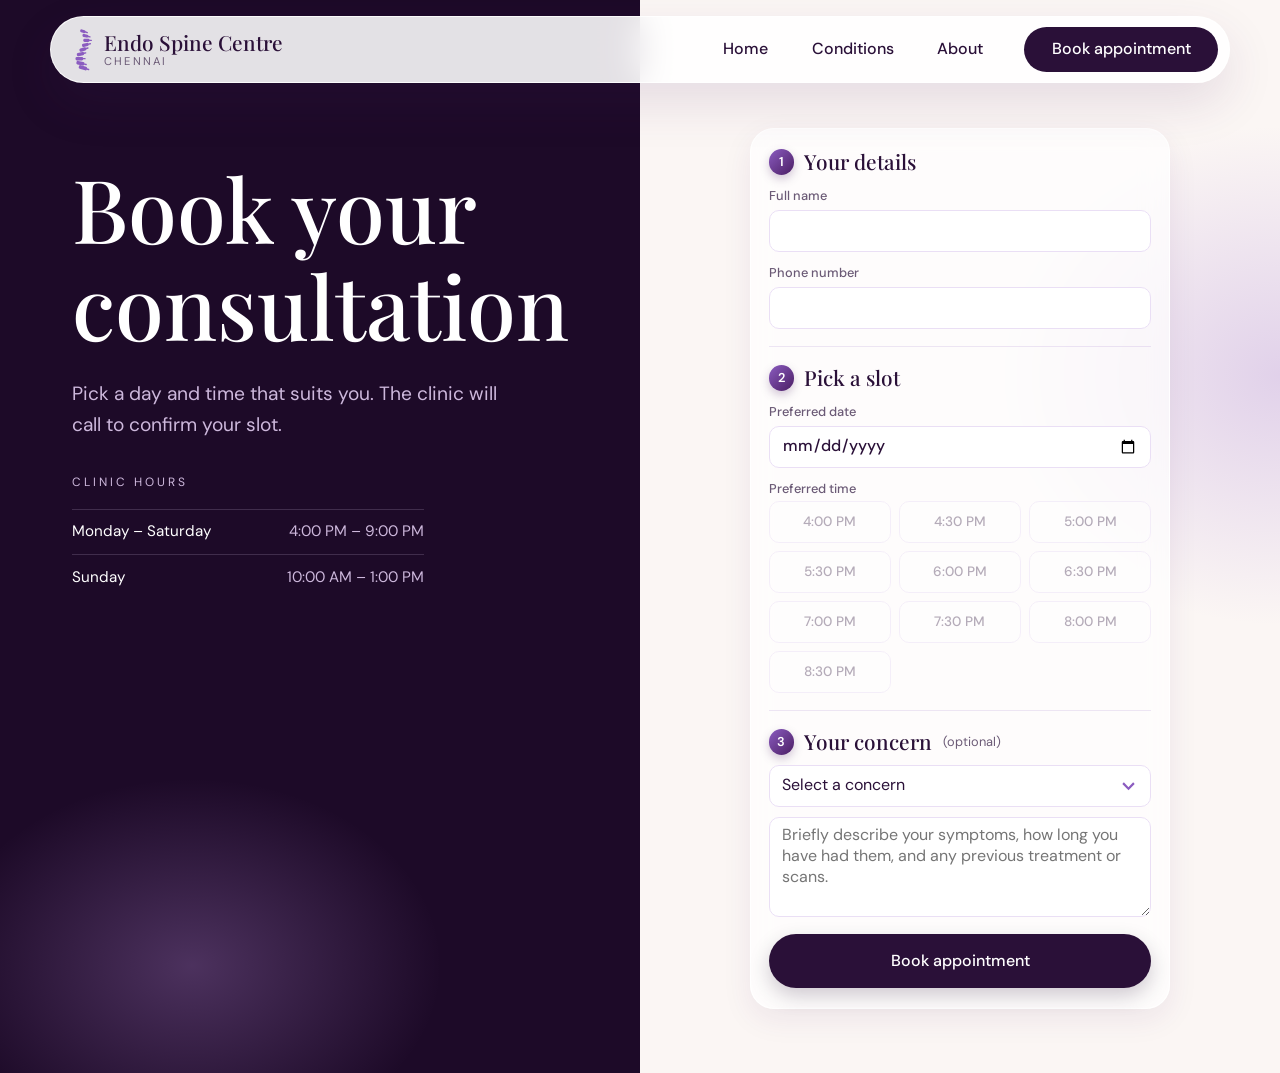
==== booking.html @ b91d19f9 "Add files via upload" ====
<!DOCTYPE html>
<html lang="en">
<head>
  <meta charset="UTF-8">
  <meta name="viewport" content="width=device-width, initial-scale=1.0, viewport-fit=cover">
  <title>Book Appointment | Endo Spine Centre, Chennai</title>
  <link rel="preconnect" href="https://fonts.googleapis.com">
  <link rel="preconnect" href="https://fonts.gstatic.com" crossorigin>
  <link rel="stylesheet" href="https://fonts.googleapis.com/css2?family=DM+Sans:wght@400;500;700&family=Playfair+Display:ital,wght@0,500;0,600;1,500&display=swap">
  <link rel="stylesheet" href="style.css">
</head>
<body>
  <header class="site-header">
    <a class="brand" href="index.html"><span>Endo Spine Centre<small>Chennai</small></span></a>
    <button class="menu-toggle" type="button" aria-expanded="false" aria-controls="site-nav" aria-label="Open menu"><span></span></button>
    <nav class="site-nav" id="site-nav">
      <a href="index.html">Home</a>
      <a href="index.html#conditions">Conditions</a>
      <a href="index.html#about">About</a>
      <a class="btn" href="booking.html">Book appointment</a>
    </nav>
  </header>

  <main class="booking">
    <section class="booking-intro">
      <h1>Book your consultation</h1>
      <p class="lead">Pick a day and time that suits you. The clinic will call to confirm your slot.</p>
      <p class="label">Clinic hours</p>
      <ul class="hours" id="clinic-hours"></ul>
    </section>

    <section class="booking-form">
      <form id="booking-form">
        <div class="form-step">
          <p class="step-title"><span>1</span>Your details</p>
          <label>Full name
            <input type="text" name="name" required autocomplete="name">
          </label>
          <label>Phone number
            <input type="tel" name="phone" required autocomplete="tel-national" inputmode="numeric" pattern="[0-9]{10}" title="Enter a 10-digit mobile number">
          </label>
        </div>

        <div class="form-step">
          <p class="step-title"><span>2</span>Pick a slot</p>
          <label>Preferred date
            <input type="date" name="date" required>
          </label>
          <div>
            <p class="field-label">Preferred time</p>
            <div class="slots" id="slots" role="radiogroup" aria-label="Preferred time"></div>
          </div>
        </div>

        <div class="form-step">
          <p class="step-title"><span>3</span>Your concern <em>(optional)</em></p>
          <select name="concern" aria-label="Concern">
            <option value="">Select a concern</option>
            <option>Slip disc</option>
            <option>Sciatica</option>
            <option>Spinal stenosis</option>
            <option>Neck pain</option>
            <option>Lower back pain</option>
            <option>Not sure</option>
          </select>
          <textarea name="description" rows="4" aria-label="Describe your concern" placeholder="Briefly describe your symptoms, how long you have had them, and any previous treatment or scans."></textarea>
        </div>

        <button class="btn" type="submit">Book appointment</button>
        <p class="form-error" role="alert" hidden>We could not send your request. Please try again in a moment.</p>
      </form>

      <div class="success" role="status" hidden>
        <h2>Request sent</h2>
        <p id="success-summary"></p>
        <a class="btn" href="index.html">Back to home</a>
      </div>
    </section>
  </main>

  <script src="config.js"></script>
  <script src="menu.js"></script>
  <script src="script.js"></script>
</body>
</html>
---- style.css ----
/* ---------- Tokens ---------- */
:root {
  --plum: #2a1038;
  --plum-2: #4a1d63;
  --night: #1d0a28;
  --violet: #8b5cc0;
  --glow: #d9a7ff;
  --lav: #eadff5;
  --blush: #fbf6f4;
  --muted: #6b5a76;
  --soft: #cdb8dc;
}

/* ---------- Base ---------- */
* { box-sizing: border-box; margin: 0; padding: 0; }
[hidden] { display: none !important; }

html { scroll-behavior: smooth; scroll-padding-top: 6rem; }

body {
  font-family: "DM Sans", system-ui, sans-serif;
  color: var(--plum);
  line-height: 1.65;
  background:
    radial-gradient(28rem 24rem at 100% 35%, rgba(176, 140, 215, 0.35), transparent 65%),
    radial-gradient(26rem 22rem at 0 70%, rgba(196, 170, 226, 0.4), transparent 65%),
    var(--blush);
}

h1, h2, h3, .brand span { font-family: "Playfair Display", serif; font-weight: 500; line-height: 1.1; }
h1 { font-size: clamp(2.7rem, 13vw, 5.5rem); }
h1 em { display: block; }
h2 { font-size: clamp(1.9rem, 8vw, 3rem); font-weight: 600; letter-spacing: -0.01em; }
h1, h2 { text-wrap: balance; }
p { text-wrap: pretty; }
a { color: inherit; text-decoration: none; }
:focus-visible { outline: 3px solid var(--violet); outline-offset: 3px; }

.container { width: calc(100% - 2rem); margin-inline: auto; }
.label { margin-bottom: 1rem; font-size: 0.75rem; letter-spacing: 0.25em; text-transform: uppercase; color: var(--muted); }
.lead { max-width: 34ch; margin: 1.25rem 0 1.75rem; font-size: 1.15rem; color: var(--muted); }

/* ---------- Shared components ---------- */

.btn {
  display: inline-block; padding: 0.85rem 1.7rem; border: 0; border-radius: 999px;
  background: var(--plum); color: #fff; font: inherit; font-weight: 500;
  white-space: nowrap; cursor: pointer; transition: transform 0.15s, background 0.15s;
}
.btn:active { transform: scale(0.97); background: var(--plum-2); }
.btn-light { background: #fff; color: var(--plum); box-shadow: 0 10px 30px rgba(74, 29, 99, 0.18); }

.brand { display: flex; align-items: center; gap: 0.4rem; line-height: 1.2; }
.brand::before {
  content: ""; flex: none; width: 24px; height: 46px;
  background: url("data:image/svg+xml,%3Csvg xmlns='http://www.w3.org/2000/svg' viewBox='4 0 34 64' fill='%238b5cc0'%3E%3Cg transform='translate(18.0 6.0) rotate(17)'%3E%3Crect x='-4.0' y='-2.1' width='8.0' height='4.2' rx='2'/%3E%3Crect x='3.0' y='-1' width='4.5' height='2' rx='1'/%3E%3C/g%3E%3Cg transform='translate(21.5 12.5) rotate(13)'%3E%3Crect x='-4.2' y='-2.2' width='8.5' height='4.3' rx='2'/%3E%3Crect x='3.2' y='-1' width='4.5' height='2' rx='1'/%3E%3C/g%3E%3Cg transform='translate(23.0 19.0) rotate(0)'%3E%3Crect x='-4.5' y='-2.2' width='9.0' height='4.5' rx='2'/%3E%3Crect x='3.5' y='-1' width='4.5' height='2' rx='1'/%3E%3C/g%3E%3Cg transform='translate(21.5 25.5) rotate(-13)'%3E%3Crect x='-4.8' y='-2.3' width='9.5' height='4.6' rx='2'/%3E%3Crect x='3.8' y='-1' width='4.5' height='2' rx='1'/%3E%3C/g%3E%3Cg transform='translate(18.0 32.0) rotate(-17)'%3E%3Crect x='-5.0' y='-2.4' width='10.0' height='4.7' rx='2'/%3E%3Crect x='4.0' y='-1' width='4.5' height='2' rx='1'/%3E%3C/g%3E%3Cg transform='translate(14.5 38.5) rotate(-13)'%3E%3Crect x='-5.2' y='-2.4' width='10.5' height='4.8' rx='2'/%3E%3Crect x='4.2' y='-1' width='4.5' height='2' rx='1'/%3E%3C/g%3E%3Cg transform='translate(13.0 45.0) rotate(-0)'%3E%3Crect x='-5.5' y='-2.5' width='11.0' height='5.0' rx='2'/%3E%3Crect x='4.5' y='-1' width='4.5' height='2' rx='1'/%3E%3C/g%3E%3Cg transform='translate(14.5 51.5) rotate(13)'%3E%3Crect x='-5.8' y='-2.5' width='11.5' height='5.1' rx='2'/%3E%3Crect x='4.8' y='-1' width='4.5' height='2' rx='1'/%3E%3C/g%3E%3Cg transform='translate(18.0 58.0) rotate(17)'%3E%3Crect x='-6.0' y='-2.6' width='12.0' height='5.2' rx='2'/%3E%3Crect x='5.0' y='-1' width='4.5' height='2' rx='1'/%3E%3C/g%3E%3C/svg%3E") center / contain no-repeat;
}
.brand span { font-size: 1.1rem; white-space: nowrap; }
.brand small { display: block; font: 400 0.64rem "DM Sans", sans-serif; letter-spacing: 0.2em; text-transform: uppercase; color: var(--muted); }

/* ---------- Header and menu ---------- */
.site-header {
  background: rgba(255, 255, 255, 0.88); border: 1px solid rgba(255, 255, 255, 0.85);
  box-shadow: 0 20px 50px rgba(74, 29, 99, 0.12); backdrop-filter: blur(18px) saturate(1.2);
  position: fixed; top: calc(0.75rem + env(safe-area-inset-top)); left: 50%; z-index: 10;
  transform: translateX(-50%); width: calc(100% - 1.5rem); padding: 0.45rem 0.45rem 0.45rem 1rem;
  display: flex; align-items: center; justify-content: space-between; border-radius: 999px;
}

.menu-toggle {
  position: relative; width: 2.5rem; height: 2.5rem; border: 0; border-radius: 50%;
  background: var(--plum); cursor: pointer;
}
.menu-toggle span, .menu-toggle span::before {
  position: absolute; left: 50%; width: 1rem; height: 2px; border-radius: 2px;
  background: #fff; transition: transform 0.25s, top 0.25s;
}
.menu-toggle span { top: calc(50% - 1px); transform: translateX(-50%); }
.menu-toggle span::before { content: ""; left: 0; top: -5px; width: 100%; box-shadow: 0 10px 0 #fff; transition: box-shadow 0.2s; }
.is-open .menu-toggle span { transform: translateX(-50%) rotate(45deg); }
.is-open .menu-toggle span::before { top: 0; box-shadow: none; transform: rotate(-90deg); }

.site-nav {
  position: absolute; top: calc(100% + 0.5rem); right: 0; width: 12rem;
  display: grid; gap: 0.1rem; padding: 0.4rem; border-radius: 20px;
  background: rgba(255, 255, 255, 0.97); border: 1px solid #fff;
  box-shadow: 0 14px 36px rgba(74, 29, 99, 0.2);
  opacity: 0; visibility: hidden; transform: translateY(-6px);
  transition: opacity 0.2s, transform 0.2s, visibility 0.2s;
}
.is-open .site-nav { opacity: 1; visibility: visible; transform: none; }
.site-nav a:not(.btn) { padding: 0.55rem 0.8rem; border-radius: 12px; font-size: 0.95rem; font-weight: 500; }
.site-nav a:not(.btn):active, .site-nav [aria-current] { background: var(--lav); }
.site-nav .btn { margin-top: 0.3rem; padding: 0.6rem 0.8rem; font-size: 0.9rem; text-align: center; }

/* ---------- Hero (phone: spine is a background behind the text) ---------- */
.hero { position: relative; overflow: hidden; }
.hero .container {
  position: relative; display: grid; align-items: end; min-height: 34rem;
  margin-top: 5.5rem; padding: 0; overflow: hidden; border-radius: 32px;
}
.hero-art {
  position: absolute; inset: 0;
  background: radial-gradient(circle at 70% 30%, var(--plum-2), var(--night) 75%);
}
.spine {
  position: absolute; right: -2.5rem; top: 50%; height: 92%; width: auto;
  transform: translateY(-50%); opacity: 0.45; overflow: visible;
}
.hero-copy { position: relative; padding: 2rem 1.5rem 2.25rem; color: #fff; }
.hero-copy .label, .hero-copy .lead { color: var(--soft); }

.column { fill: url(#bone); filter: drop-shadow(0 0 24px rgba(217, 167, 255, 0.45)); }
.spine .ring { fill: none; stroke: var(--glow); stroke-width: 2.5; filter: drop-shadow(0 0 8px var(--glow)); }
.spine .disc { fill: var(--glow); filter: drop-shadow(0 0 8px var(--glow)); }
.spine .pulse { fill: var(--glow); transform-box: fill-box; transform-origin: center; animation: pulse 2.4s ease-out infinite; }
@keyframes pulse { from { transform: scale(1); opacity: 0.6; } to { transform: scale(3.5); opacity: 0; } }

/* ---------- Trust strip ---------- */
.trust {
  position: relative; margin-top: 1rem; list-style: none; padding: 0;
  display: grid; grid-template-columns: 1fr 1fr; gap: 0.6rem;
}
.trust li {
  display: flex; align-items: center; gap: 0.6rem; padding: 0.75rem 0.85rem; border-radius: 18px;
  background: rgba(255, 255, 255, 0.7); border: 1px solid rgba(255, 255, 255, 0.9);
  box-shadow: 0 8px 22px rgba(74, 29, 99, 0.08);
  font-size: 0.85rem; font-weight: 500; line-height: 1.25;
}
.trust li::before {
  content: "\2713"; flex: none; display: grid; place-items: center; width: 1.6rem; height: 1.6rem;
  border-radius: 50%; background: var(--lav); color: var(--violet); font-size: 0.8rem; font-weight: 700;
}

/* ---------- About ---------- */
.about { padding-block: 0 1.5rem; }
.about-card { display: grid; gap: 1rem; }

.portrait img {
  display: block; width: 100%; aspect-ratio: 4 / 3; max-height: 17rem; object-fit: cover; object-position: center 20%;
  border-radius: 28px; box-shadow: 0 20px 40px rgba(74, 29, 99, 0.2);
  background: linear-gradient(160deg, var(--violet), var(--plum));
}

.about-body {
  padding: 1.5rem; border-radius: 28px;
  background: rgba(255, 255, 255, 0.6); border: 1px solid rgba(255, 255, 255, 0.85);
  box-shadow: 0 20px 50px rgba(74, 29, 99, 0.12); backdrop-filter: blur(14px);
}
.about-body h2 { font-size: clamp(1.7rem, 7vw, 2.4rem); }
.about-body h3 { margin: 0.5rem 0 1rem; font-size: 1.1rem; font-weight: 500; color: var(--violet); }
.about-body p:not(.label) { color: var(--muted); }

/* Credentials: a simple label / value list */
.credentials { margin-top: 1.25rem; }
.credentials div {
  display: grid; grid-template-columns: 6.5rem 1fr; gap: 0.75rem; align-items: baseline;
  padding: 0.8rem 0; border-top: 1px solid rgba(139, 92, 192, 0.2);
}
.credentials dt { font-size: 0.68rem; font-weight: 700; letter-spacing: 0.12em; text-transform: uppercase; color: var(--violet); }
.credentials strong { display: block; font-weight: 600; line-height: 1.3; }
.credentials span { display: block; margin-top: 0.15rem; font-size: 0.85rem; line-height: 1.4; color: var(--muted); }

/* ---------- Conditions (phone: centered, auto-advancing carousel) ---------- */
.conditions { padding-block: 2.5rem 0.5rem; }
.conditions .container { display: grid; gap: 2rem; }
.conditions .intro p:not(.label) { margin-top: 1rem; color: var(--muted); }
.cards {
  position: relative; display: flex; gap: 1rem; margin-inline: -1rem; padding: 1.5rem 11vw 5rem; margin-block: -1.25rem -3rem;
  overflow-x: auto; scroll-snap-type: x mandatory; scrollbar-width: none; counter-reset: condition;
}
.cards::-webkit-scrollbar { display: none; }
.card {
  position: relative; display: grid; grid-template-columns: auto 1fr; align-content: start; align-items: center;
  flex: 0 0 78vw; padding: 1.5rem; border-radius: 28px; scroll-snap-align: center; scroll-snap-stop: always; color: #fff;
  background:
    radial-gradient(14rem 10rem at 100% 0, rgba(217, 167, 255, 0.3), transparent 70%),
    linear-gradient(160deg, var(--plum-2), var(--night));
  box-shadow: 0 14px 32px rgba(74, 29, 99, 0.22);
  counter-increment: condition; transition: transform 0.2s;
}
.card::before {
  content: counter(condition, decimal-leading-zero);
  font: 500 2.25rem/1 "Playfair Display", serif; color: rgba(217, 167, 255, 0.35);
}
.card span { justify-self: end; padding: 0.25rem 0.7rem; border-radius: 999px; background: rgba(255, 255, 255, 0.12); font-size: 0.75rem; color: var(--soft); }
.card h3 { grid-column: 1 / -1; margin: 1.25rem 0 0.5rem; font-size: 1.5rem; }
.card p { grid-column: 1 / -1; color: var(--soft); font-size: 0.95rem; }

/* ---------- Call to action ---------- */
.cta { padding-block: 0.5rem 3rem; }
.cta .container {
  padding: 2.5rem 1.5rem; border-radius: 32px; color: #fff;
  background:
    radial-gradient(20rem 14rem at 95% 100%, rgba(217, 167, 255, 0.35), transparent 70%),
    linear-gradient(135deg, #3b1450, var(--night));
}
.cta .label, .cta p:not(.label) { color: var(--soft); }
.cta p:not(.label) { margin: 1rem 0 1.75rem; }

/* ---------- Footer ---------- */
.site-footer {
  padding: 2rem 0 1rem; color: var(--soft); font-size: 0.9rem;
  background: radial-gradient(30rem 14rem at 100% 0, rgba(217, 167, 255, 0.12), transparent 70%), var(--night);
}
.site-footer .container {
  display: grid; grid-template-columns: 1fr 1fr; align-items: start; column-gap: 1rem;
  grid-template-areas: "brand social" "location location" "explore timings" "copy copy";
}
.site-footer .brand { grid-area: brand; align-self: center; color: #fff; }
.site-footer small, .site-footer .label { color: var(--soft); }
.site-footer .label { margin-bottom: 0.5rem; font-size: 0.7rem; }
.footer-block { margin-top: 1.25rem; padding-top: 1.25rem; border-top: 1px solid rgba(205, 184, 220, 0.15); }
.footer-location { grid-area: location; }
.footer-timings { grid-area: timings; }
.footer-address { display: block; max-width: 34ch; }
.footer-address address { font-style: normal; }
.site-footer nav { grid-area: explore; display: grid; justify-items: start; align-content: start; gap: 0.4rem; }
.site-footer nav .label { margin-bottom: 0.1rem; }
.site-footer nav a { color: #fff; font-weight: 500; }
.footer-address:hover, .site-footer nav a:hover { color: var(--glow); }
.social-icons { grid-area: social; justify-self: end; display: flex; gap: 0.5rem; }
.icon-link {
  display: grid; place-items: center; width: 2.25rem; height: 2.25rem;
  border: 1px solid rgba(205, 184, 220, 0.3); border-radius: 50%; color: var(--glow);
  transition: background 0.15s;
}
.icon-link:hover, .icon-link:active { background: rgba(217, 167, 255, 0.15); }
.icon-link svg { width: 1rem; height: 1rem; fill: currentColor; }
.copyright { grid-area: copy; margin-top: 1.5rem; padding-top: 1rem; font-size: 0.75rem; border-top: 1px solid rgba(205, 184, 220, 0.15); }

/* ---------- Booking ---------- */
.booking-intro {
  padding: 7rem 1.5rem 2.5rem; color: #fff;
  background: radial-gradient(24rem 18rem at 30% 90%, rgba(217, 167, 255, 0.25), transparent 65%), var(--night);
}
.booking-intro .label, .booking-intro .lead { color: var(--soft); }
.hours { max-width: 22rem; list-style: none; }
.hours li {
  display: flex; justify-content: space-between; gap: 1rem; padding: 0.6rem 0;
  border-top: 1px solid rgba(205, 184, 220, 0.2); font-size: 0.95rem;
}
.hours li span:last-child { color: var(--soft); }

.booking-form { padding: 1.25rem 1rem 2rem; }

/* The form and the success message share one card style */
form, .success {
  padding: 1.25rem 1.1rem; border-radius: 24px;
  background: rgba(255, 255, 255, 0.7); border: 1px solid rgba(255, 255, 255, 0.9);
  box-shadow: 0 10px 30px rgba(74, 29, 99, 0.08); backdrop-filter: blur(14px);
}
form { display: grid; gap: 1.1rem; }

.form-step { display: grid; gap: 0.65rem; }
.form-step + .form-step { padding-top: 1.1rem; border-top: 1px solid rgba(139, 92, 192, 0.15); }
.step-title { display: flex; align-items: center; gap: 0.6rem; font: 500 1.3rem/1.1 "Playfair Display", serif; color: var(--plum); }
.step-title span {
  display: grid; place-items: center; width: 1.6rem; height: 1.6rem; border-radius: 50%;
  background: linear-gradient(135deg, var(--violet), var(--plum-2)); color: #fff; font: 600 0.8rem "DM Sans", sans-serif;
  box-shadow: 0 4px 10px rgba(74, 29, 99, 0.25);
}
.step-title em { margin-left: 0.1rem; font: 400 0.8rem "DM Sans", sans-serif; color: var(--muted); }

label { display: grid; gap: 0.25rem; font-size: 0.8rem; font-weight: 500; color: var(--muted); }
input, select, textarea {
  width: 100%; min-height: 2.6rem; padding: 0.45rem 0.8rem;
  border: 1.5px solid var(--lav); border-radius: 10px;
  font: inherit; font-size: 1rem; /* 16px prevents iOS zoom on focus */ line-height: 1.3;
  color: var(--plum); background: #fff;
  -webkit-appearance: none; appearance: none;
}
select {
  padding-right: 2.5rem;
  background: #fff url("data:image/svg+xml,%3Csvg xmlns='http://www.w3.org/2000/svg' viewBox='0 0 12 8' fill='none' stroke='%238b5cc0' stroke-width='2'%3E%3Cpath d='M1 1l5 5 5-5'/%3E%3C/svg%3E") right 1rem center / 0.8rem no-repeat;
}
textarea { min-height: 4.5rem; resize: vertical; }
input:focus, select:focus, textarea:focus { border-color: var(--violet); outline: none; box-shadow: 0 0 0 3px rgba(139, 92, 192, 0.18); }
form .btn { width: 100%; padding: 0.85rem; font-size: 1rem; box-shadow: 0 8px 20px rgba(42, 16, 56, 0.22); }
form .btn:disabled { opacity: 0.7; cursor: wait; }
.form-error { font-size: 0.9rem; color: #b3261e; }

/* Time slot chips */
.field-label { margin-bottom: 0.1rem; font-size: 0.8rem; font-weight: 500; color: var(--muted); }
.slots { display: grid; grid-template-columns: repeat(3, 1fr); gap: 0.5rem; }
.slots-empty {
  grid-column: 1 / -1; padding: 0.85rem 1rem; border: 1.5px dashed rgba(139, 92, 192, 0.35); border-radius: 10px;
  background: rgba(255, 255, 255, 0.4); font-size: 0.85rem; text-align: center; color: var(--muted);
}
.slot { position: relative; display: block; font-size: 0.85rem; }
.slot input { position: absolute; inset: 0; height: 100%; min-height: 0; padding: 0; border: 0; opacity: 0; cursor: pointer; }
.slot span {
  display: block; padding: 0.55rem 0; border: 1.5px solid var(--lav); border-radius: 10px; background: #fff;
  text-align: center; font-weight: 500; color: var(--plum); transition: background 0.15s, border-color 0.15s, color 0.15s;
}
.slot:hover span { border-color: var(--violet); }
.slot input:disabled { cursor: not-allowed; }
.slot input:disabled + span, .slot:hover input:disabled + span { opacity: 0.5; background: rgba(255, 255, 255, 0.5); border-color: var(--lav); color: var(--muted); }
.slot input:checked + span { background: var(--plum); border-color: var(--plum); color: #fff; }
.slot input:focus-visible + span { outline: 3px solid var(--violet); outline-offset: 2px; }

.success { display: grid; gap: 1rem; justify-items: start; }
.success::before {
  content: "\2713"; display: grid; place-items: center; width: 3.5rem; height: 3.5rem;
  border-radius: 50%; background: var(--violet); color: #fff; font-size: 1.6rem;
}
.success h2 { font-size: 2rem; }
.success p { color: var(--muted); }

/* ---------- Accessibility ---------- */
@media (prefers-reduced-motion: reduce) {
  html { scroll-behavior: auto; }
  .spine .pulse { animation: none; }
}

/* ---------- Desktop (861px and up) ---------- */
@media (min-width: 861px) {
  html { scroll-padding-top: 0; }
  .container { width: min(1180px, 100% - 2.5rem); }
  .lead { margin: 1.5rem 0 2rem; font-size: 1.2rem; }
  .btn:hover { transform: translateY(-2px); background: var(--plum-2); }
  .btn-light:hover { background: var(--lav); }

  .site-header { top: 1rem; width: min(1180px, 100% - 2rem); padding: 0.6rem 0.7rem 0.6rem 1.4rem; }
  .brand span { font-size: 1.3rem; }
  .brand small { font-size: 0.7rem; }

  .menu-toggle { display: none; }
  .site-nav {
    position: static; display: flex; align-items: center; gap: 0.5rem; padding: 0; width: auto;
    background: none; border: 0; box-shadow: none; border-radius: 0;
    opacity: 1; visibility: visible; transform: none;
  }
  .site-nav a:not(.btn) { padding: 0.4rem 1.1rem; border-radius: 999px; font-size: 1rem; }
  .site-nav a:not(.btn):hover, .site-nav [aria-current] { background: rgba(255, 255, 255, 0.85); }
  .site-nav .btn { margin: 0 0 0 1rem; padding: 0.6rem 1.7rem; font-size: 1rem; }

  /* Hero: text on the left, spine circle on the right */
  .hero .container {
    min-height: min(100svh, 52rem); margin-top: 0; padding: 7rem 0 9rem; overflow: visible;
    grid-template-columns: 1fr 1fr; align-items: center; gap: 3rem; border-radius: 0;
  }
  .hero-art {
    position: relative; inset: auto; grid-column: 2; grid-row: 1; justify-self: center;
    width: min(26rem, 100%); aspect-ratio: 1; border-radius: 50%;
    background: radial-gradient(circle at 40% 35%, var(--plum-2), var(--night) 72%);
    box-shadow: 0 30px 80px rgba(74, 29, 99, 0.35);
  }
  .spine { right: auto; left: 50%; height: 88%; transform: translate(-50%, -50%); opacity: 1; }
  .hero-copy { grid-column: 1; grid-row: 1; color: var(--plum); }
  .hero-copy .label, .hero-copy .lead { color: var(--muted); }

  .trust {
    margin-top: -5.5rem; padding: 1.5rem 2rem; display: flex; flex-wrap: wrap; justify-content: space-around; gap: 0.75rem 2rem;
    border-radius: 999px; font-size: 1rem;
    background: rgba(255, 255, 255, 0.6); border: 1px solid rgba(255, 255, 255, 0.85);
    box-shadow: 0 20px 50px rgba(74, 29, 99, 0.12); backdrop-filter: blur(14px);
  }
  .trust li { padding: 0; background: none; border: 0; box-shadow: none; font-size: 1rem; }

  .about { padding-block: 3rem 2rem; }
  .about-card { grid-template-columns: 0.8fr 1.4fr; gap: 1.5rem; align-items: stretch; }
  .portrait img { height: 100%; max-height: none; aspect-ratio: auto; }
  .about-body { padding: 2.5rem; }

  .conditions { padding-block: 4rem; }
  .conditions .container { grid-template-columns: 1fr 2fr; align-items: start; gap: 3rem; }
  .cards { display: grid; grid-template-columns: repeat(2, 1fr); gap: 1.25rem; margin: 0; padding: 0; overflow: visible; }
  .card { padding: 1.75rem; }
  .card:hover { transform: translateY(-4px); }

  .cta { padding-block: 2rem 5rem; }
  .cta .container { padding: 4rem; }

  .site-footer { padding: 3.5rem 0 1.25rem; }
  .site-footer .container {
    grid-template-columns: 1.6fr 1fr 1fr; column-gap: 4rem;
    grid-template-areas: "brand explore timings" "location explore timings" "social explore timings" "copy copy copy";
  }
  .footer-block { margin-top: 0; padding-top: 0; border-top: 0; }
  .footer-location { margin-top: 1.5rem; }
  .footer-timings, .site-footer nav { padding-top: 0.5rem; }
  .social-icons { justify-self: start; margin-top: 1.5rem; }
  .copyright { margin-top: 2.5rem; }

  .booking { display: grid; grid-template-columns: 1fr 1fr; min-height: 100svh; }
  .booking-intro { padding: 10rem 3rem 4rem max(2rem, calc((100vw - 1180px) / 2 + 1.4rem)); }
  .booking-form { display: grid; place-items: center; padding: 8rem 2rem 4rem; }
  form, .success { width: min(420px, 100%); }
}
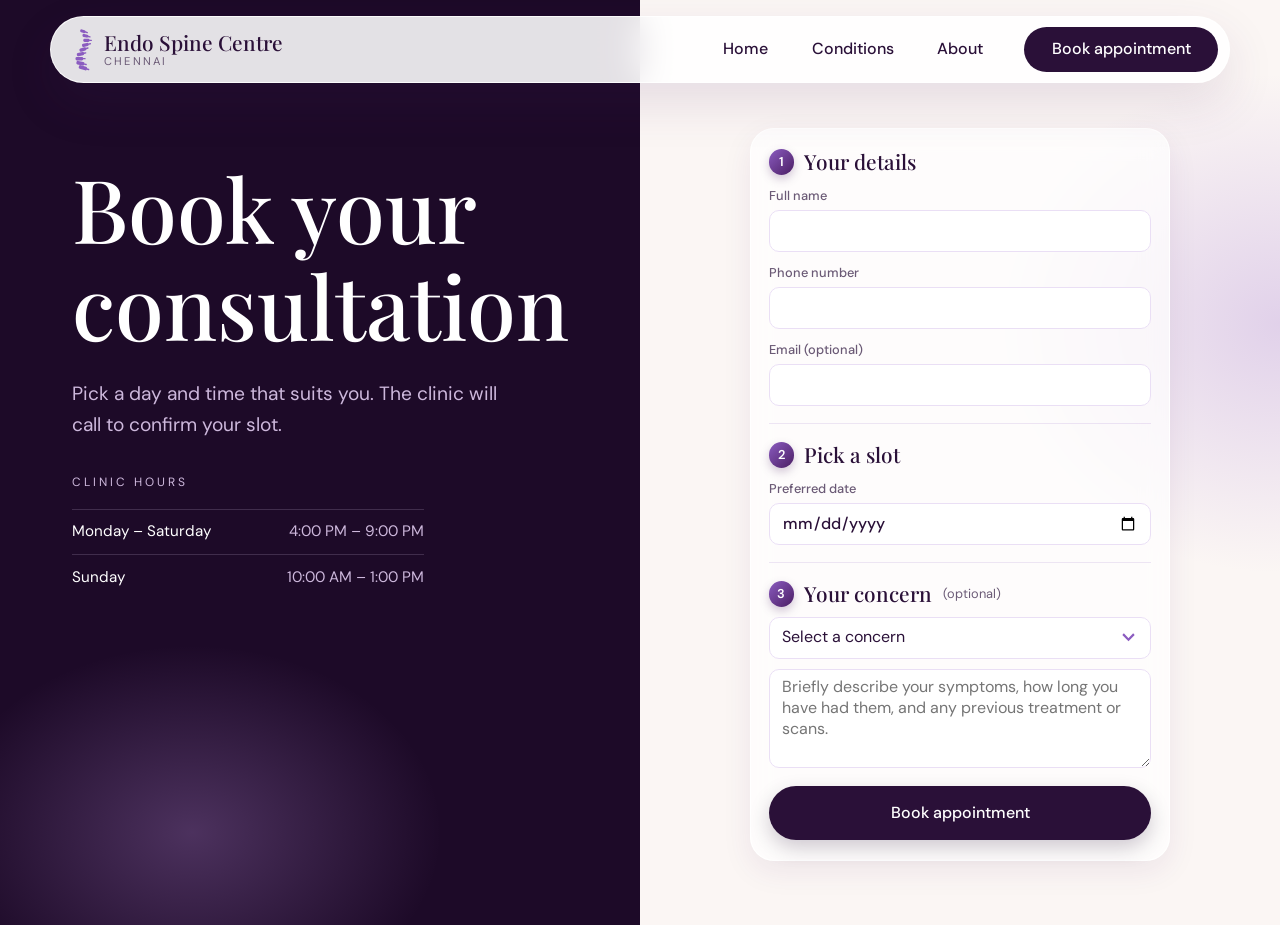
==== commit 9748ddee: "Add files via upload" ====
--- a/booking.html
+++ b/booking.html
@@ -39,6 +39,9 @@
           <label>Phone number
             <input type="tel" name="phone" required autocomplete="tel-national" inputmode="numeric" pattern="[0-9]{10}" title="Enter a 10-digit mobile number">
           </label>
+          <label>Email (optional)
+            <input type="email" name="email" autocomplete="email" inputmode="email">
+          </label>
         </div>
 
         <div class="form-step">
@@ -46,9 +49,9 @@
           <label>Preferred date
             <input type="date" name="date" required>
           </label>
-          <div>
+          <div class="time-picker" id="time-picker" hidden>
             <p class="field-label">Preferred time</p>
-            <div class="slots" id="slots" role="radiogroup" aria-label="Preferred time"></div>
+            <div id="slots" role="group" aria-label="Preferred time"></div>
           </div>
         </div>
 
--- a/style.css
+++ b/style.css
@@ -9,13 +9,17 @@
   --blush: #fbf6f4;
   --muted: #6b5a76;
   --soft: #cdb8dc;
+  --gap: 1.5rem; /* space between sections */
+  --dark-card:
+    radial-gradient(14rem 10rem at 100% 0, rgba(217, 167, 255, 0.3), transparent 70%),
+    linear-gradient(160deg, var(--plum-2), var(--night));
 }
 
 /* ---------- Base ---------- */
 * { box-sizing: border-box; margin: 0; padding: 0; }
 [hidden] { display: none !important; }
 
-html { scroll-behavior: smooth; scroll-padding-top: 6rem; }
+html { scroll-behavior: smooth; scroll-padding-top: 4rem; }
 
 body {
   font-family: "DM Sans", system-ui, sans-serif;
@@ -36,9 +40,20 @@
 a { color: inherit; text-decoration: none; }
 :focus-visible { outline: 3px solid var(--violet); outline-offset: 3px; }
 
+/* Smooth page-to-page transitions (the active tab pill slides between Information and Photos) */
+@media (prefers-reduced-motion: no-preference) {
+  @view-transition { navigation: auto; }
+  ::view-transition-old(root), ::view-transition-new(root) { animation-duration: 0.2s; }
+  ::view-transition-group(tab-pill) { animation-duration: 0.35s; animation-timing-function: cubic-bezier(0.4, 0, 0.2, 1); }
+}
+
 .container { width: calc(100% - 2rem); margin-inline: auto; }
 .label { margin-bottom: 1rem; font-size: 0.75rem; letter-spacing: 0.25em; text-transform: uppercase; color: var(--muted); }
 .lead { max-width: 34ch; margin: 1.25rem 0 1.75rem; font-size: 1.15rem; color: var(--muted); }
+
+/* Every section after the hero uses the same gap */
+.conditions, .about, .block { padding-top: var(--gap); }
+.cta { padding-block: var(--gap); }
 
 /* ---------- Shared components ---------- */
 
@@ -96,7 +111,7 @@
 /* ---------- Hero (phone: spine is a background behind the text) ---------- */
 .hero { position: relative; overflow: hidden; }
 .hero .container {
-  position: relative; display: grid; align-items: end; min-height: 34rem;
+  position: relative; display: grid; align-items: end; min-height: 26rem;
   margin-top: 5.5rem; padding: 0; overflow: hidden; border-radius: 32px;
 }
 .hero-art {
@@ -104,7 +119,7 @@
   background: radial-gradient(circle at 70% 30%, var(--plum-2), var(--night) 75%);
 }
 .spine {
-  position: absolute; right: -2.5rem; top: 50%; height: 92%; width: auto;
+  position: absolute; right: -2.5rem; top: 50%; height: 105%; width: auto;
   transform: translateY(-50%); opacity: 0.45; overflow: visible;
 }
 .hero-copy { position: relative; padding: 2rem 1.5rem 2.25rem; color: #fff; }
@@ -133,11 +148,10 @@
 }
 
 /* ---------- About ---------- */
-.about { padding-block: 0 1.5rem; }
 .about-card { display: grid; gap: 1rem; }
 
 .portrait img {
-  display: block; width: 100%; aspect-ratio: 4 / 3; max-height: 17rem; object-fit: cover; object-position: center 20%;
+  display: block; width: 100%; aspect-ratio: 16 / 11; max-height: 14rem; object-fit: cover; object-position: center 20%;
   border-radius: 28px; box-shadow: 0 20px 40px rgba(74, 29, 99, 0.2);
   background: linear-gradient(160deg, var(--violet), var(--plum));
 }
@@ -151,44 +165,149 @@
 .about-body h3 { margin: 0.5rem 0 1rem; font-size: 1.1rem; font-weight: 500; color: var(--violet); }
 .about-body p:not(.label) { color: var(--muted); }
 
-/* Credentials: a simple label / value list */
-.credentials { margin-top: 1.25rem; }
-.credentials div {
-  display: grid; grid-template-columns: 6.5rem 1fr; gap: 0.75rem; align-items: baseline;
-  padding: 0.8rem 0; border-top: 1px solid rgba(139, 92, 192, 0.2);
-}
-.credentials dt { font-size: 0.68rem; font-weight: 700; letter-spacing: 0.12em; text-transform: uppercase; color: var(--violet); }
-.credentials strong { display: block; font-weight: 600; line-height: 1.3; }
-.credentials span { display: block; margin-top: 0.15rem; font-size: 0.85rem; line-height: 1.4; color: var(--muted); }
-
-/* ---------- Conditions (phone: centered, auto-advancing carousel) ---------- */
-.conditions { padding-block: 2.5rem 0.5rem; }
+/* Credentials: four small tiles */
+.credentials { display: grid; grid-template-columns: 1fr 1fr; gap: 0.6rem; margin-top: 1.25rem; }
+.credentials div { padding: 0.8rem; border-radius: 16px; background: rgba(139, 92, 192, 0.08); }
+.credentials dt { font-size: 0.65rem; font-weight: 700; letter-spacing: 0.12em; text-transform: uppercase; color: var(--violet); }
+.credentials strong { display: block; margin-top: 0.2rem; font-weight: 600; line-height: 1.3; }
+.credentials span { display: block; margin-top: 0.15rem; font-size: 0.8rem; line-height: 1.4; color: var(--muted); }
+.about-body .btn { margin-top: 1.5rem; }
+
+/* ---------- Conditions (phone: centered, auto-advancing, looping carousel) ---------- */
 .conditions .container { display: grid; gap: 2rem; }
 .conditions .intro p:not(.label) { margin-top: 1rem; color: var(--muted); }
 .cards {
-  position: relative; display: flex; gap: 1rem; margin-inline: -1rem; padding: 1.5rem 11vw 5rem; margin-block: -1.25rem -3rem;
-  overflow-x: auto; scroll-snap-type: x mandatory; scrollbar-width: none; counter-reset: condition;
+  position: relative; display: flex; gap: 1rem; margin-inline: -1rem; padding: 1.5rem 11vw 3rem; margin-block: -1.25rem -3rem;
+  overflow-x: auto; scroll-snap-type: x mandatory; scrollbar-width: none;
 }
 .cards::-webkit-scrollbar { display: none; }
 .card {
   position: relative; display: grid; grid-template-columns: auto 1fr; align-content: start; align-items: center;
   flex: 0 0 78vw; padding: 1.5rem; border-radius: 28px; scroll-snap-align: center; scroll-snap-stop: always; color: #fff;
-  background:
-    radial-gradient(14rem 10rem at 100% 0, rgba(217, 167, 255, 0.3), transparent 70%),
-    linear-gradient(160deg, var(--plum-2), var(--night));
-  box-shadow: 0 14px 32px rgba(74, 29, 99, 0.22);
-  counter-increment: condition; transition: transform 0.2s;
+  background: var(--dark-card); box-shadow: 0 14px 32px rgba(74, 29, 99, 0.22);
+  transition: transform 0.2s;
 }
 .card::before {
-  content: counter(condition, decimal-leading-zero);
+  content: attr(data-n); /* number is set by carousel.js */
   font: 500 2.25rem/1 "Playfair Display", serif; color: rgba(217, 167, 255, 0.35);
 }
 .card span { justify-self: end; padding: 0.25rem 0.7rem; border-radius: 999px; background: rgba(255, 255, 255, 0.12); font-size: 0.75rem; color: var(--soft); }
 .card h3 { grid-column: 1 / -1; margin: 1.25rem 0 0.5rem; font-size: 1.5rem; }
 .card p { grid-column: 1 / -1; color: var(--soft); font-size: 0.95rem; }
 
+/* ---------- Doctor profile pages ---------- */
+.tabs {
+  display: grid; grid-template-columns: 1fr 1fr; width: min(18rem, calc(100% - 2rem)); margin: 5.5rem auto 0; padding: 0.3rem;
+  border-radius: 999px; background: rgba(255, 255, 255, 0.7); border: 1px solid rgba(255, 255, 255, 0.9);
+  box-shadow: 0 8px 22px rgba(74, 29, 99, 0.08);
+}
+.tabs a { padding: 0.55rem; border-radius: 999px; text-align: center; font-size: 0.95rem; font-weight: 500; color: var(--muted); }
+.tabs [aria-current] {
+  background: linear-gradient(135deg, var(--plum-2), var(--plum)); box-shadow: 0 6px 16px rgba(74, 29, 99, 0.3);
+  color: #fff; view-transition-name: tab-pill;
+}
+
+.profile {
+  display: grid; grid-template-columns: auto 1fr; align-items: center; gap: 1rem; margin-top: 1rem;
+  padding: 1.25rem; border-radius: 28px; color: #fff;
+  background:
+    radial-gradient(22rem 16rem at 90% 0, rgba(217, 167, 255, 0.28), transparent 70%),
+    linear-gradient(160deg, var(--plum-2), var(--night));
+}
+.profile h1 { font-size: clamp(1.5rem, 6.5vw, 3rem); }
+.profile .lead { max-width: none; margin: 0.5rem 0 0; font-size: 0.9rem; color: var(--soft); }
+.profile .photo { width: 5.5rem; border-radius: 999px 999px 18px 18px; }
+
+/* Photo placeholder: add an <img> inside the figure and it covers the placeholder */
+.photo {
+  position: relative; overflow: hidden; aspect-ratio: 4 / 5; border-radius: 28px;
+  background:
+    url("data:image/svg+xml,%3Csvg xmlns='http://www.w3.org/2000/svg' viewBox='0 0 24 24' fill='none' stroke='%23fff' stroke-opacity='.35' stroke-width='1.2'%3E%3Crect x='3' y='5' width='18' height='14' rx='3'/%3E%3Ccircle cx='9' cy='10' r='1.5'/%3E%3Cpath d='M4 17l5-4 4 3 3-2 4 3'/%3E%3C/svg%3E") center 40% / 3rem no-repeat,
+    linear-gradient(160deg, var(--violet), var(--plum-2));
+}
+.photo img { position: absolute; inset: 0; width: 100%; height: 100%; object-fit: cover; }
+.photo figcaption {
+  position: absolute; inset: auto 0.75rem 0.75rem; padding: 0.5rem 0.9rem; border-radius: 14px;
+  background: rgba(255, 255, 255, 0.14); backdrop-filter: blur(10px); color: #fff; font-size: 0.85rem;
+}
+
+/* Sections: heading on the left, content on the right (desktop) */
+.split { display: grid; gap: 1.5rem; }
+.block .intro p:not(.label) { margin-top: 1rem; color: var(--muted); }
+
+.timeline {
+  display: grid; gap: 1rem; padding-left: 1.25rem; list-style: none;
+  border-left: 2px solid rgba(139, 92, 192, 0.25);
+}
+.timeline li {
+  position: relative; padding: 1.1rem 1.25rem; border-radius: 20px;
+  background: rgba(255, 255, 255, 0.6); border: 1px solid rgba(255, 255, 255, 0.85);
+  box-shadow: 0 8px 22px rgba(74, 29, 99, 0.08); backdrop-filter: blur(14px);
+}
+.timeline li::before {
+  content: ""; position: absolute; top: 1.5rem; left: calc(-1.25rem - 7px);
+  width: 12px; height: 12px; border-radius: 50%; background: var(--violet); box-shadow: 0 0 0 4px var(--lav);
+}
+.timeline time { font-size: 0.72rem; font-weight: 700; letter-spacing: 0.12em; text-transform: uppercase; color: var(--violet); }
+.timeline h3 { margin: 0.25rem 0; font-size: 1.15rem; line-height: 1.25; }
+.timeline p { color: var(--muted); font-size: 0.95rem; }
+.timeline a { display: inline-block; margin-top: 0.5rem; font-size: 0.85rem; font-weight: 700; color: var(--violet); }
+
+/* ---------- Photo gallery: a round "scope view" with glowing rings ---------- */
+.gallery {
+  padding: 2rem 1rem 1.5rem; overflow: hidden; border-radius: 32px; text-align: center; color: #fff;
+  background: var(--dark-card);
+}
+.gallery-head p { max-width: 28ch; margin: 0.5rem auto 0; color: var(--soft); }
+
+.gallery-stage { position: relative; width: min(19rem, 72vw); margin: 2rem auto 0; }
+.gallery-stage::before, .gallery-stage::after {
+  content: ""; position: absolute; border: 2px solid var(--glow); border-radius: 50%; pointer-events: none;
+}
+.gallery-stage::before {
+  inset: -0.6rem; animation: breathe 4s ease-in-out infinite;
+  box-shadow: 0 0 24px rgba(217, 167, 255, 0.5), inset 0 0 24px rgba(217, 167, 255, 0.25);
+}
+.gallery-stage::after { inset: 22% -10%; opacity: 0.55; transform: rotate(-14deg); } /* tilted orbit, like the hero */
+@keyframes breathe {
+  50% { box-shadow: 0 0 38px rgba(217, 167, 255, 0.75), inset 0 0 30px rgba(217, 167, 255, 0.4); }
+}
+
+.gallery-track {
+  position: relative; z-index: 1; display: flex; overflow-x: auto; scroll-snap-type: x mandatory; scrollbar-width: none;
+  border-radius: 50%; box-shadow: 0 20px 50px rgba(0, 0, 0, 0.4);
+}
+.gallery-track::-webkit-scrollbar { display: none; }
+.gallery-track .photo {
+  flex: 0 0 100%; aspect-ratio: 1; border-radius: 0; background-size: 4rem, auto;
+  scroll-snap-align: start; scroll-snap-stop: always;
+}
+.gallery-track figcaption { display: none; } /* the caption is shown below the photo instead */
+
+.gallery-caption { min-height: 2.4em; margin-top: 2rem; font: italic 500 1.5rem/1.2 "Playfair Display", serif; text-wrap: balance; }
+.gallery-bar { display: flex; align-items: center; justify-content: center; gap: 1rem; margin-top: 0.75rem; }
+.gallery-count { min-width: 3.5rem; font-size: 0.85rem; letter-spacing: 0.1em; color: var(--soft); }
+.gallery-nav {
+  display: grid; place-items: center; width: 2.5rem; height: 2.5rem; padding-bottom: 0.2rem;
+  border: 1px solid rgba(217, 167, 255, 0.5); border-radius: 50%; background: none; color: var(--glow);
+  font-size: 1.6rem; line-height: 1; cursor: pointer; transition: background 0.15s;
+}
+.gallery-nav:hover, .gallery-nav:active { background: rgba(217, 167, 255, 0.15); }
+.gallery-nav::before { content: "\2039"; }
+.gallery-nav[data-dir="1"]::before { content: "\203A"; }
+
+.gallery-thumbs {
+  position: relative; display: flex; gap: 0.4rem; width: fit-content; max-width: 100%; margin: 1.25rem auto 0; padding: 0.35rem;
+  overflow-x: auto; scrollbar-width: none;
+}
+.gallery-thumbs::-webkit-scrollbar { display: none; }
+.gallery-thumbs .photo {
+  flex: 0 0 2.75rem; aspect-ratio: 1; padding: 0; border: 0; border-radius: 50%; background-size: 1.2rem, auto;
+  opacity: 0.5; cursor: pointer; transition: opacity 0.2s, box-shadow 0.2s;
+}
+.gallery-thumbs .photo[aria-current="true"] { opacity: 1; box-shadow: 0 0 0 2px var(--night), 0 0 0 4px var(--glow); }
+
 /* ---------- Call to action ---------- */
-.cta { padding-block: 0.5rem 3rem; }
 .cta .container {
   padding: 2.5rem 1.5rem; border-radius: 32px; color: #fff;
   background:
@@ -310,12 +429,13 @@
 /* ---------- Accessibility ---------- */
 @media (prefers-reduced-motion: reduce) {
   html { scroll-behavior: auto; }
-  .spine .pulse { animation: none; }
+  .spine .pulse, .gallery-stage::before { animation: none; }
 }
 
 /* ---------- Desktop (861px and up) ---------- */
 @media (min-width: 861px) {
-  html { scroll-padding-top: 0; }
+  :root { --gap: 2.5rem; }
+  html { scroll-padding-top: 3.5rem; }
   .container { width: min(1180px, 100% - 2.5rem); }
   .lead { margin: 1.5rem 0 2rem; font-size: 1.2rem; }
   .btn:hover { transform: translateY(-2px); background: var(--plum-2); }
@@ -358,18 +478,31 @@
   }
   .trust li { padding: 0; background: none; border: 0; box-shadow: none; font-size: 1rem; }
 
-  .about { padding-block: 3rem 2rem; }
   .about-card { grid-template-columns: 0.8fr 1.4fr; gap: 1.5rem; align-items: stretch; }
   .portrait img { height: 100%; max-height: none; aspect-ratio: auto; }
   .about-body { padding: 2.5rem; }
 
-  .conditions { padding-block: 4rem; }
   .conditions .container { grid-template-columns: 1fr 2fr; align-items: start; gap: 3rem; }
   .cards { display: grid; grid-template-columns: repeat(2, 1fr); gap: 1.25rem; margin: 0; padding: 0; overflow: visible; }
   .card { padding: 1.75rem; }
   .card:hover { transform: translateY(-4px); }
-
-  .cta { padding-block: 2rem 5rem; }
+  .card[data-clone] { display: none; } /* loop copies are for the phone carousel only */
+
+  .tabs { width: 20rem; margin-top: 7rem; }
+  .profile { gap: 2rem; margin-top: 1.5rem; padding: 2rem 2.5rem; border-radius: 36px; }
+  .profile .photo { width: 9rem; border-radius: 999px 999px 24px 24px; }
+  .profile .lead { font-size: 1.15rem; }
+  .split { grid-template-columns: 1fr 2fr; gap: 3rem; align-items: start; }
+  .split .intro { position: sticky; top: 6rem; }
+
+  .gallery { max-width: 52rem; margin-inline: auto; padding: 3.5rem 2rem 2.5rem; border-radius: 36px; }
+  .gallery-stage { width: min(26rem, 100%); margin-top: 2.75rem; }
+  .gallery-stage::before { inset: -0.9rem; }
+  .gallery-caption { font-size: 1.9rem; }
+  .gallery-nav { width: 3rem; height: 3rem; }
+  .gallery-thumbs { gap: 0.75rem; }
+  .gallery-thumbs .photo { flex-basis: 3.5rem; }
+
   .cta .container { padding: 4rem; }
 
   .site-footer { padding: 3.5rem 0 1.25rem; }
@@ -387,4 +520,42 @@
   .booking-intro { padding: 10rem 3rem 4rem max(2rem, calc((100vw - 1180px) / 2 + 1.4rem)); }
   .booking-form { display: grid; place-items: center; padding: 8rem 2rem 4rem; }
   form, .success { width: min(420px, 100%); }
-}+}
+
+/* ---------- Time slots: shown after a date is picked ----------*/
+.tp-status {
+  display: flex; align-items: center; gap: 0.7rem; padding: 0.9rem 1rem;
+  border: 1.5px dashed rgba(139, 92, 192, 0.35); border-radius: 12px;
+  background: rgba(255, 255, 255, 0.5); font-size: 0.9rem; color: var(--muted);
+}
+.tp-status.is-error { border-style: solid; border-color: #e7b4b0; background: #fdf1f0; color: #b3261e; }
+.tp-spinner {
+  flex: none; width: 1.1rem; height: 1.1rem; border-radius: 50%;
+  border: 2.5px solid var(--lav); border-top-color: var(--violet); animation: tp-spin 0.8s linear infinite;
+}
+@keyframes tp-spin { to { transform: rotate(360deg); } }
+@media (prefers-reduced-motion: reduce) { .tp-spinner { animation-duration: 2.4s; } }
+
+/* One row per hour: label on the left, a chip for each slot on the right */
+.tp-groups { display: grid; gap: 0.55rem; }
+.tp-group { display: grid; grid-template-columns: 3.1rem 1fr; align-items: center; gap: 0.6rem; }
+.tp-hour { font-size: 0.8rem; font-weight: 700; letter-spacing: 0.04em; white-space: nowrap; color: var(--violet); }
+.tp-row { display: grid; grid-template-columns: repeat(var(--cols, 4), 1fr); gap: 0.4rem; }
+
+.tp-chip { position: relative; display: block; font-size: 0.85rem; }
+.tp-chip input {
+  position: absolute; inset: 0; width: 100%; height: 100%; min-height: 0; padding: 0;
+  border: 0; opacity: 0; cursor: pointer;
+}
+.tp-chip span {
+  display: block; padding: 0.5rem 0; border: 1.5px solid var(--lav); border-radius: 10px; background: #fff;
+  text-align: center; font-weight: 500; color: var(--plum);
+  transition: background 0.15s, border-color 0.15s, color 0.15s;
+}
+.tp-chip:hover input:not(:disabled) + span { border-color: var(--violet); }
+.tp-chip input:checked + span { background: var(--plum); border-color: var(--plum); color: #fff; }
+.tp-chip input:focus-visible + span { outline: 3px solid var(--violet); outline-offset: 2px; }
+
+/* Booked or past times: greyed out, not clickable */
+.tp-chip input:disabled { cursor: not-allowed; }
+.tp-chip input:disabled + span { border-color: var(--lav); background: rgba(255, 255, 255, 0.45); color: var(--muted); opacity: 0.6; }
